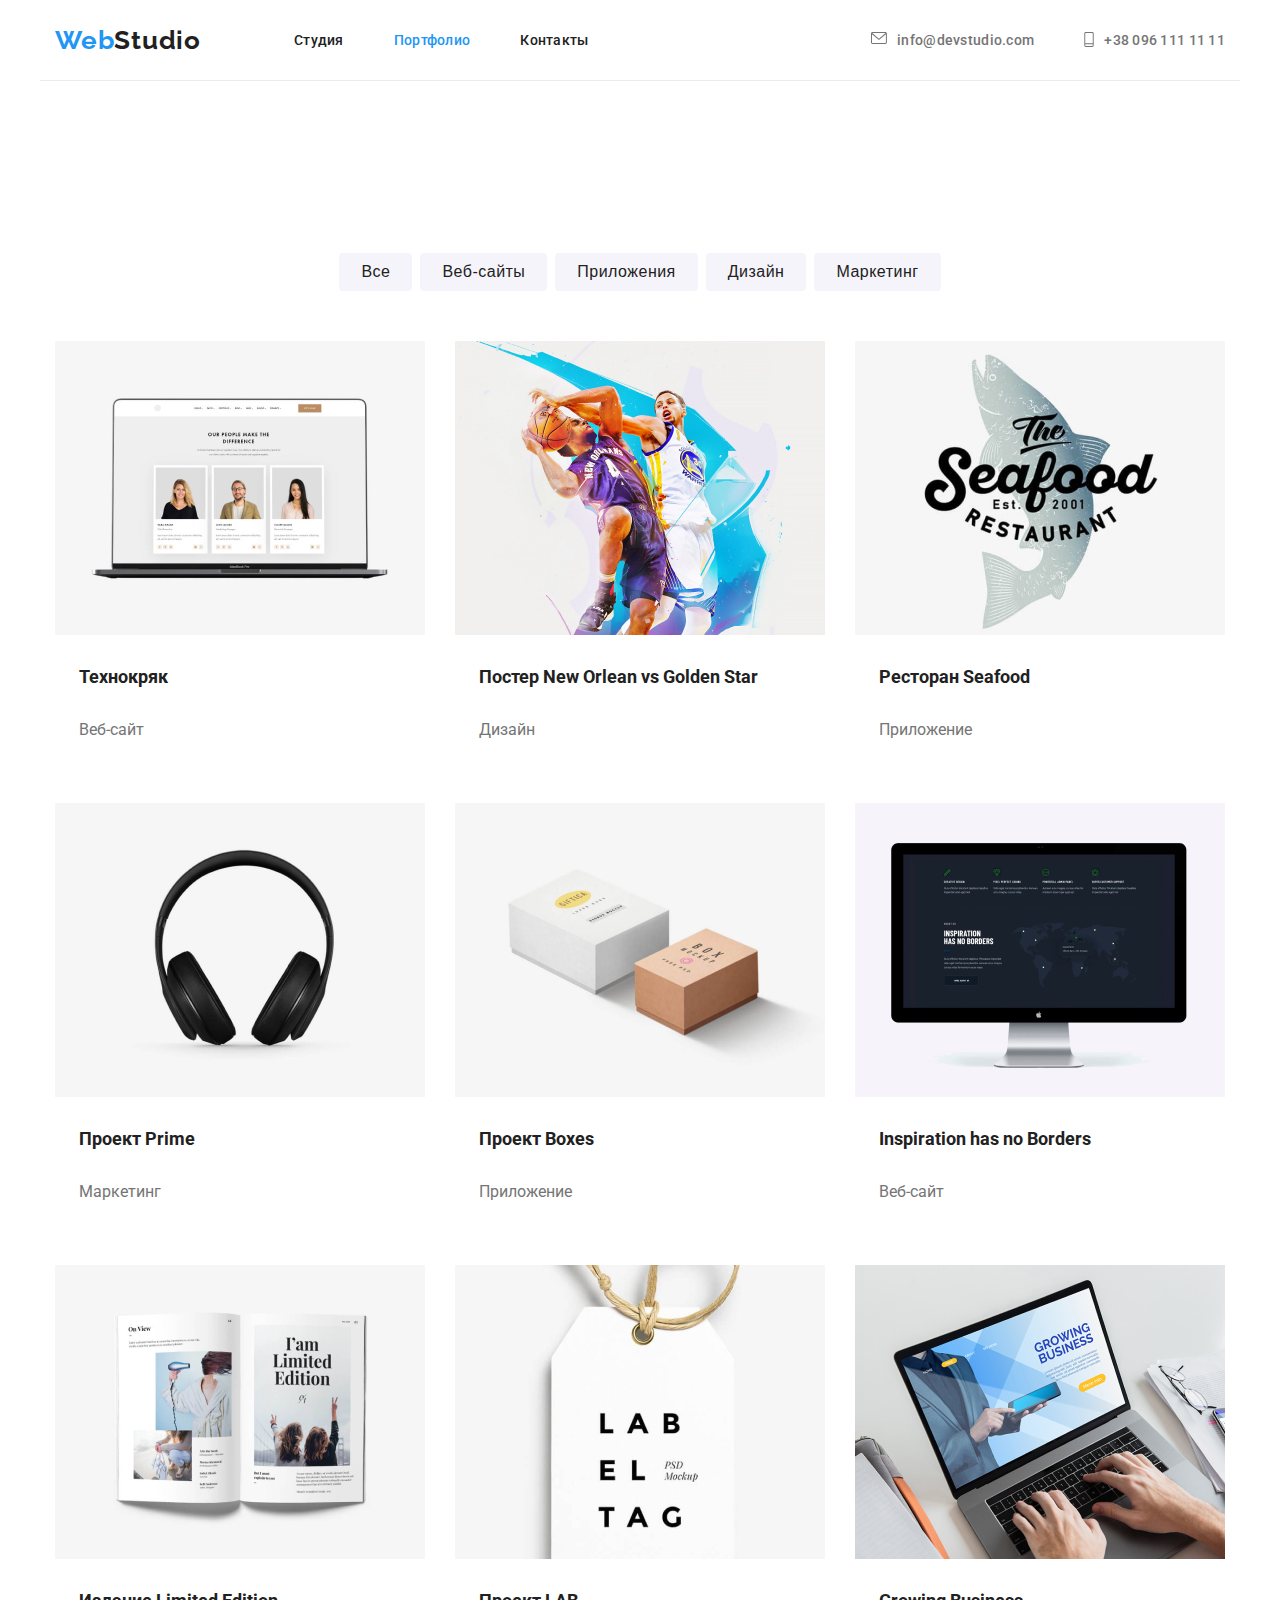
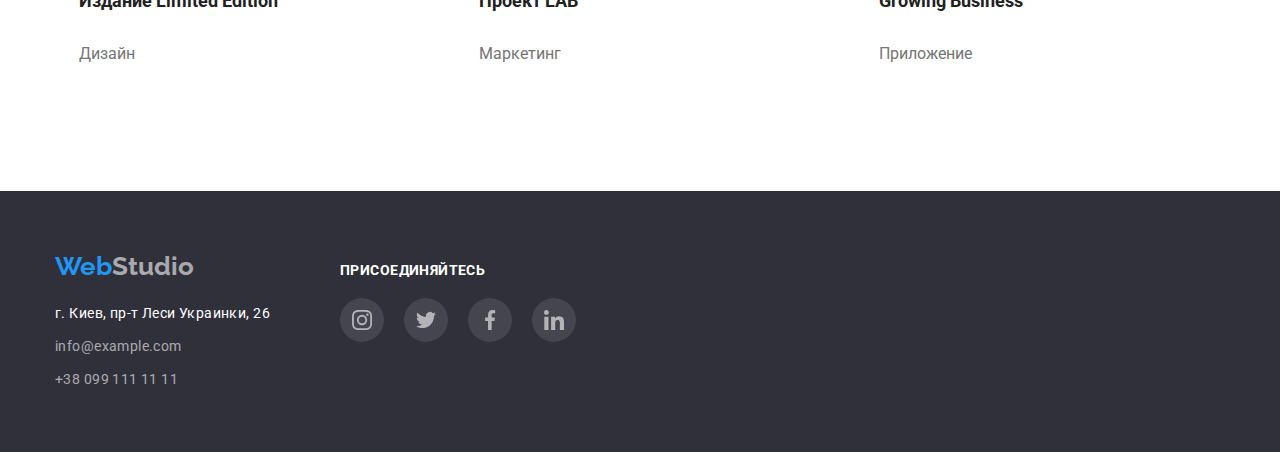
==== potrfolio.html @ 0de8cf01 "initial" ====
<!DOCTYPE html>
<html lang="ru">
  <head>
    <meta charset="UTF-8" />
    <meta name="viewport" content="width=device-width, initial-scale=1.0" />

     <link rel="preconnect" href="https://fonts.gstatic.com">
      <link href="https://fonts.googleapis.com/css2?family=Raleway:wght@700&family=Roboto:wght@400;500;700;900&display=swap" rel="stylesheet">
    <!--подключение стилей-->
     <link rel="stylesheet" href="css/modern-normalize.css" />
     <link rel="stylesheet" href="css/style.css" />

    <title>Potrfolio</title>
  </head>
  
   <body>
    <header>
      <div class="container">
        <a class="logo" href="index.html" lang="en">
          <span class="logo-contrast">Web</span>Studio</a
        >
        <nav>
          <ul class="navigation">
            <li ><a href="index.html">Студия</a></li>
            <li class="active"><a href="potrfolio.html">Портфолио</a></li>
            <li><a href="contacts.html">Контакты</a></li>
          </ul>
        </nav>
        <address>
          <ul>
            <li>
              <a href="mailto:info@devstudio.com"
                ><svg class="mail icon-header">
                  <use href="images/sprite.svg#mail"></use>
                </svg>
                info@devstudio.com</a
              >
            </li>
            <li>
              <a href="tel:+380961111111">
                <svg class="tel icon-header">
                  <use href="images/sprite.svg#tel"></use>
                </svg>
                +38 096 111 11 11</a>
            </li>
          </ul>
        </address>
      </div>
    </header>
    <main class="portfolio">
      <section class="projects">
                <div class="container project">
        <h2>Кнопки</h2>
        <ul class="buttons-list">
          <li>
            <button class="buttons-item" type="button" class="button">Все</button>
          </li>
          <li>
            <button class="buttons-item type="button" class="button">Веб-сайты</button>
          </li>
          <li>
            <button class="buttons-item type="button" class="button">Приложения</button>
          </li>
          <li>
            <button class="buttons-item type="button" class="button">Дизайн</button>
          </li>
          <li>
            <button class="buttons-item type="button" class="button">Маркетинг</button>
          </li>
        </ul>

       <ul class="projects-list">

         <li class="projects-item">
          <a class="projects-content" href="#"> 
          <img style="width: 370px" src="images/tecknohriak.jpg" alt="Веб-сайт Технокряк" />
          <div class="proget-discription">
          <h3>Технокряк</h3>
          <p>Веб-сайт</p>
          </div></a>
        </li>
           
        <li class="projects-item">
         <a class="projects-content" href="#">
         <img style="width: 370px" src="images/neworleans.jpg" alt="Постер New Orlean vs Golden Star" />
         <div class="proget-discription">
         <h3>Постер New Orlean vs Golden Star</h3>
         <p>Дизайн</p>
         </div></a>
        </li>

        <li class="projects-item">
         <a class="projects-content" href="#">              
         <img style="width: 370px" src="images/seafood.jpg" alt="Ресторан Seafood" />
         <div class="proget-discription">
         <h3>Ресторан Seafood</h3>
         <p>Приложение</p> 
        </div></a>
       </li>

        <li class="projects-item">
         <a class="projects-content" href="#">
         <img style="width: 370px" src="images/prime.jpg" alt="Проект Prime"/>
         <div class="proget-discription">
         <h3>Проект Prime</h3>
         <p>Маркетинг</p>
         </div></a>
        </li>

        <li class="projects-item">
         <a class="projects-content" href="#">
         <img style="width: 370px" src="images/boxes.jpg" alt="Проект Boxes"/>
         <div class="proget-discription">
         <h3>Проект Boxes</h3>
         <p>Приложение</p>
         </div></a>
        </li>
            
        <li class="projects-item">
         <a class="projects-content" href="#">
         <img style="width: 370px" src="images/inspration.jpg" alt="Inspiration has no Borders"/>
         <div class="proget-discription">
         <h3>Inspiration has no Borders</h3>
         <p>Веб-сайт</p>
         </div></a>
        </li>

        <li class="projects-item">
         <a class="projects-content" href="#">
         <img style="width: 370px" src="images/limitededition.jpg" alt="Издание Limited Edition"/>
         <div class="proget-discription">
         <h3>Издание Limited Edition</h3>
         <p>Дизайн</p>
         </div></a>
        </li>

        <li class="projects-item">
         <a class="projects-content" href="#">
         <img style="width: 370px" src="images/lab.jpg" alt="Проект LAB"/>
         <div class="proget-discription">
         <h3>Проект LAB</h3>
         <p>Маркетинг</p>
         </div></a>
        </li>

        <li class="projects-item">
         <a class="projects-content" href="#">
         <img style="width: 370px" src="images/growing.jpg" alt="Growing Business"/>
         <div class="proget-discription">
         <h3>Growing Business</h3>
         <p>Приложение</p>
         </div></a>
        </li>

       </ul>
        </div>
      </section>
    </main>

    <footer>
      <div class="container">
 
          <address class="footer-items">
            <div>
            <a class="logo" href="index.html" lang="en">
            <span class="logo-contrast">Web</span>Studio</a>
            <ul>
              <li>г. Киев, пр-т Леси Украинки, 26</li>
              <li>
                <a href="mailto:info@example.com">info@example.com</a>
              </li>
              <li>
                <a href="tel:+380991111111">+38 099 111 11 11</a>
              </li>
            </ul>
            </div>
             <div class="page-footer">
            <h6>присоединяйтесь</h6>
            <ul class="sm">
              <li class="sm-item">
                <a href="https://www.instagram.com/"
                  ><svg class="sm-icon">
                    <use href="./images/sprite.svg#insta" /></svg
                ></a>
              </li>
              <li class="sm-item">
                <a href="https://twitter.com/"
                  ><svg class="sm-icon">
                    <use href="./images/sprite.svg#twiter" /></svg
                ></a>
              </li>
              <li class="sm-item">
                <a href="https://www.facebook.com/"
                  ><svg class="sm-icon">
                    <use href="./images/sprite.svg#fb" /></svg
                ></a>
              </li>
              <li class="sm-item">
                <a href="https://www.linkedin.com/"
                  ><svg class="sm-icon">
                    <use href="./images/sprite.svg#in" /></svg
                ></a>
              </li>
            </ul>
          </address>
        </div>
      </div>
    </footer>
  </body>
</html>
---- css/style.css ----
html {
  box-sizing: border-box;
}
* {
  margin: 0;
  padding: 0;
}

ul {
  list-style-type: none;
  text-decoration: none;
  padding: 0;
  margin: 0;
}

a {
  text-decoration: none;
  text-transform: none;
  font-style: normal;
}

*,
::before,
::after {
  box-sizing: inherit;
}
h1,
h2,
h3,
h4,
h5,
h6,
p {
  margin-top: 0px;
  margin-bottom: 0px;
}

:root {
  --main-background-color: #f9f9f9;
  --minor-background-color: #f3f5fa;
  --footer-background-color: #2f303a;
  --section-background-color: #ffffff;
  --main-button-color: #2196f3;
  --minor-button-color: #f5f4fa;
  --main-text-color: #212121;
  --minor-text-color: #757575;
  --contrast-text-color: #ffffff;
  --selected-text-color: #2196f3;
  --footer-adress-color: rgba(255, 255, 255, 0.6);
  --white: rgb(0, 0, 0);
  --icons-primary-color: #afb1b8;
  --icons-lines-color: #212121;
  --icons-contrast-color: #2196f3;
  --icons-background-color: #f5f4fa;
}

/*font-family: 'Oleo Script', cursive;
font-family: 'Raleway', sans-serif;
font-family: 'Roboto', sans-serif;*/

/*header*/

.container {
  width: 1200px;
  padding-right: 15px;
  padding-left: 15px;
  margin: 0px auto 0px auto;
}

header .container,
footer .container {
  padding-top: 0px;
  padding-bottom: 0px;
}

header .container {
  background-color: var(--section-background-color);

  display: flex;
  align-items: center;
  border-bottom: 1px solid #ececec;
}

header .logo {
  font-family: Raleway;
  font-weight: 700;
  font-size: 26px;
  line-height: 1.192;
  letter-spacing: 0.03em;
  color: var(--main-text-color);
  display: flex;
  margin-right: 93px;
}

header .logo-contrast {
  color: var(--selected-text-color);
  font-family: Raleway;
  font-weight: 700;
  font-size: 26px;
  line-height: 1.192;
  letter-spacing: 0.03em;
}

.navigation {
  display: flex;
}

.navigation li {
  display: flex;
}

.navigation li:not(:last-child) {
  margin-right: 50px;
}

.navigation a {
  font-family: Roboto;
  font-weight: 500;
  font-style: normal;
  font-size: 14px;
  line-height: 1.143;
  letter-spacing: 0.02em;
  color: var(--main-text-color);

  padding-top: 32px;
  padding-bottom: 32px;
}

.navigation a:hover,
.navigation a:focus,
.navigation a:active {
  color: var(--selected-text-color);
}

.navigation .active a {
  color: var(--selected-text-color);
}

header address {
  display: flex;
  margin-left: auto;
  font-family: Roboto, sans-serif;
}

header address ul {
  display: flex;
}

header address li {
  display: flex;
}

header address li:not(:last-child) {
  margin-right: 50px;
}

header address a {
  font-family: Roboto, sans-serif;
  font-weight: 500;
  font-size: 14px;
  line-height: 1.143;
  letter-spacing: 0.02em;
  color: var(--minor-text-color);

  display: flex;
}

header address a:hover,
header address a:focus,
header address a:active {
  color: var(--selected-text-color);
}

.mail {
  width: 16px;
  height: 12px;
  fill: currentColor;
}
.tel {
  width: 10px;
  height: 15px;
  fill: currentColor;
}

.icon-header {
  display: flex;
  align-items: center;
  margin-right: 10px;
}
/*main*/

/*hero*/

.hero {
  font-family: Roboto, sans-serif;
  font-weight: 900;
  letter-spacing: 0.06em;
  color: var(--contrast-text-color);

  background-image: linear-gradient(
      to right,
      rgba(47, 48, 58, 0.4),
      rgba(47, 48, 58, 0.4)
    ),
    url(../images/hero.jpg);

  text-align: center;
}

h1 {
  font-size: 44px;
  line-height: 1.36;
  text-transform: uppercase;
  text-align: center;
  padding-top: 200px;
}

.hero button {
  font-size: 16px;
  line-height: 1.875;
  text-align: center;
  background-color: var(--main-button-color);
  color: var(--contrast-text-color);
  box-shadow: 0px 4px 4px rgba(0, 0, 0, 0.15);
  border-radius: 4px;
  border-color: var(--main-button-color);

  margin-top: 30px;
  width: 200px;
  height: 50px;
  margin-bottom: 200px;
}
/*section advantages*/

.advantages {
  font-family: Roboto;
  letter-spacing: 0.03em;
  box-sizing: content-box;
  padding-top: 94px;
}

.advantages .container {
  padding-bottom: 0;
}

.advantages ul {
  display: flex;
  justify-content: center;
}

.advantages li:not(:last-child) {
  margin-right: 30px;
}
.advantages h2 {
  color: var(--section-background-color);
}

.advantages h3 {
  font-family: Roboto;
  font-size: 14px;
  font-weight: 700;
  font-style: normal;
  letter-spacing: 0.03em;
  line-height: 1.17;
  text-transform: uppercase;
  color: var(--main-text-color);
  margin-bottom: 10px;
}

.advantages p {
  font-family: Roboto;
  font-weight: 400;
  font-style: normal;
  letter-spacing: 0.03em;
  font-size: 14px;
  line-height: 1.71;
  color: var(--minor-text-color);
  width: 270px;
}

.icon {
  width: 70px;
  height: 70px;
}
.advantages-image {
  display: flex;
  justify-content: center;
  align-items: center;
  height: 120px;

  background-color: var(--minor-button-color);
  border-radius: 4px;
  margin-bottom: 30px;
  margin-right: 30px;
}

/*section services*/

.services {
  font-family: Roboto, sans-serif;
  letter-spacing: 0 03em;

  padding-top: 14px;
}

.services ul {
  display: flex;
  justify-content: center;
}

.services li:not(:last-child) {
  display: flex;
  margin-right: 30px;
  margin-bottom: 94px;
}

h4 {
  font-weight: 700;
  font-size: 36px;
  line-height: 1.17;
  text-align: center;
  color: var(--main-text-color);
  margin-bottom: 50px;
  padding-top: 94px;
  font-family: Roboto, sans-serif;
  letter-spacing: 0.03em;
}

/*section team*/

.team {
  font-family: Roboto, sans-serif;
  letter-spacing: 0.03em;
  background-color: var(--minor-background-color);
}

.team ul {
  display: flex;
  justify-content: center;
  padding-bottom: 30px;
}

.team-item {
  margin-right: 30px;
  background-color: var(--section-background-color);
  box-shadow: 0px 1px 3px rgba(0, 0, 0, 0.12), 0px 1px 1px rgba(0, 0, 0, 0.14),
    0px 2px 1px rgba(0, 0, 0, 0.2);
  border-radius: 0px 0px 4px 4px;
}

.team-item:last-child {
  margin-right: 0;
}

.team h5 {
  font-weight: 500;
  font-size: 16px;
  line-height: 1.188;
  text-align: center;
  color: var(--main-text-color);
  padding-top: 30px;
  padding-bottom: 10px;
}

.team p {
  font-weight: 400;
  font-size: 16px;
  line-height: 1.188;
  text-align: center;
  color: var(--minor-text-color);
  padding-bottom: 30px;
}

.sm {
  display: flex;
}

.sm a:hover,
.sm a:focus,
.sm a:active {
  background-color: var(--icons-contrast-color);
}

.sm-item:last-child {
  margin-right: 0;
}

.sm-item a {
  display: flex;
  height: 44px;
  width: 44px;
  align-items: center;
  border-radius: 50%;
  margin-right: 10px;
  color: var(--icons-primary-color);
}

.sm-item a:hover,
.sm-item a:focus,
.sm-item a:active {
  color: var(--main-background-color);
}

.sm-icon {
  height: 20px;
  width: 20px;
  margin-left: auto;
  margin-right: auto;
  fill: currentColor;
}

footer .sm-item a {
  height: 44px;
  width: 44px;
  background-color: rgba(255, 255, 255, 0.1);
  background-size: 20px;
  background-repeat: no-repeat;
  background-position: center;
  border-radius: 50%;
}

footer .sm-item:not(:last-child) {
  margin-right: 10px;
}

footer .sm {
  display: flex;
}

/*.sm {
  display: flex;
}

.sm-item:hover,
.sm-item:focus,
.sm-item:active {
  background-color: var(--icons-contrast-color);
}

.sm .team .sm {
  padding-left: 32px;
  padding-right: 32px;
  padding-bottom: 24px;
}

.sm-item {
  display: flex;
  width: 44px;
  height: 244px0px;
  fill: var(--icons-primary-color);
  align-items: center;
  border-radius: 50%;
  margin-right: 10px;
}

.sm-icon:last-child {
  margin-right: 0;
}

footer .sm-item {
  background-color: rgba(255, 255, 255, 0.1);
  fill: var(--section-background-color);
  width: 44px;
  height: 44px;
  border-radius: 50%;
  padding: 12px;
}

.sm-item:hover,
.sm-item:focus,
.sm-item:active {
  background-color: var(--icons-contrast-color);
  fill: var(--section-background-color);
  width: 44px;
  height: 44px;
  border-radius: 50%;
  padding: 12px;
}
.sm-icon {
  height: 20px;
  width: 20px;
  margin-right: auto;
  margin-left: auto;
}

.sm a {
  display: flex;
  justify-content: center;
  align-items: center;
  border-radius: 50%;
  width: 44px;
  height: 44px;
}
*/

/*clients-section*/

.clients {
  display: flex;
  justify-content: space-between;
  align-items: baseline;
  padding-bottom: 94px;
}

.clients-item a {
  display: flex;
  align-items: center;
  justify-content: center;
  width: 170px;
  height: 90px;
  border: 1px solid var(--icons-primary-color);
  border-radius: 4px;
}

.clients-item {
  margin-right: 30px;
  fill: var(--icons-primary-color);
}

.clients-item:last-child {
  margin-right: 0;
}

.clients-link:hover,
.clients-link:focus {
  fill: var(--icons-contrast-color);
  border-color: var(--icons-contrast-color);
}

/*footer*/

footer {
  background-color: var(--footer-background-color);
}
.footer-items {
  align-items: baseline;
  padding-top: 60px;
}

.page-footer {
  align-items: baseline;
  margin-left: 70px;
}

footer .logo {
  font-family: Raleway;
  font-weight: 700;
  font-style: normal;
  font-size: 26px;
  line-height: 1.192;
  letter-spacing: 0, 03em;
  color: var(--contrast-text-color);
}

footer .logo-contrast {
  color: var(--selected-text-color);
}

.footer-items {
  display: flex;
}
.footer-items ul {
  align-items: baseline;
  font-family: Roboto, sans-serif;
  font-weight: 400;
  font-size: 14px;
  line-height: 1.714;
  font-style: normal;
  letter-spacing: 0.03em;
  color: var(--contrast-text-color);

  margin-top: 20px;
  padding-bottom: 60px;
}
.footer-items li:not(:last-child) {
  margin-bottom: 9px;
}
.footer-items a {
  color: var(--footer-adress-color);
}

h6 {
  font-family: Roboto, sans-serif;
  font-weight: 700;
  font-size: 14px;
  line-height: 1.172;
  font-style: normal;
  letter-spacing: 0.03em;
  text-transform: uppercase;

  color: var(--contrast-text-color);
  margin-bottom: 20px;
}

/*portfolio*/

/*buttons*/

.portfolio {
  font-family: Roboto, sans-serif;
}

.buttons-list {
  display: flex;
  margin-top: 94px;
  justify-content: center;
  padding-bottom: 50px;
}

.buttons-list li {
  margin-right: 8px;
}

.buttons-list li:last-child {
  margin-right: 0;
}

.buttons-item {
  margin: 0;
  padding: 6px 22px;
  height: 38px;
  letter-spacing: 0.03em;
  line-height: 1.625;
  font-size: 16px;
  font-weight: 500;
  text-align: center;

  border-radius: 4px;
  border: 0;
  color: var(--main-text-color);
  background-color: var(--minor-button-color);
  font-style: Roboto;
  font-size: 16px;
  line-height: 1.63;
  font-style: normal;
  letter-spacing: 0.03em;
}

.buttons-item:hover,
.buttons-item:focus,
.buttons-item:active {
  color: var(--contrast-text-color);
  background-color: var(--main-button-color);
}

/*projects*/

.project {
  padding-top: 50px;
  padding-bottom: 94px;
}
.portfolio {
  padding-left: 15px;
  padding-right: 15px;
  margin-left: auto;
  margin-right: auto;
}

.portfolio .buttons {
  display: flex;
  justify-content: center;
}

.portfolio .buttons .item {
  margin: 0;
  padding: 6px 22px;
  letter-spacing: 0 03em;
  line-height: 1.62;
  box-shadow: 0px 2px 2px rgba(0, 0, 0, 0.12);
  text-shadow: 0px 4px 4px rgba(0, 0, 0, 0.25);
  border-radius: 4px;
  border: 0;
}

.portfolio .buttons .item:hover,
.portfolio .buttons .item:focus,
.portfolio .buttons .item:active {
  color: var(--contrast-text-color);
  background-color: var(--main-button-color);
}
.projects-list {
  display: flex;
  flex-wrap: wrap;
}
.projects-item {
  width: calc((100% - 60px) / 3);

  background-color: var(--section-background-color);

  list-style-type: none;
}

.projects-content {
  display: block;
  background-color: var(--section-background-color);
  border: 1px solid #eeeeee, 100%;
}

.projects-content:hover,
.projects-content:focus {
  background-color: var(--section-background-color);
  box-shadow: 0px 1px 1px rgba(0, 0, 0, 0.12), 0px 4px 4px rgba(0, 0, 0, 0.06),
    1px 4px 6px rgba(0, 0, 0, 0.16);
  border: 1px solid #eeeeee;
}

.projects-item:not(:nth-child(3n)) {
  margin-right: 30px;
}

.projects-item:not(:nth-last-child(-n + 3)) {
  margin-bottom: 30px;
}
.projects-item img {
  display: block;
}
.proget-discription {
  padding-top: 24px;
  padding-right: 20px;
  padding-bottom: 24px;
  padding-left: 24px;
}

h2 {
  visibility: hidden;
}

.projects h3 {
  font-weight: 700;
  font-size: 18px;
  line-height: 2;
  letter-spacing: 0 06em;
  color: var(--main-text-color);
}

.projects p {
  font-weight: 400;
  font-size: 16px;
  line-height: 1.875;
  letter-spacing: 0 03em;
  color: var(--minor-text-color);
  margin-top: 20px;
  margin-bottom: 4px;
}
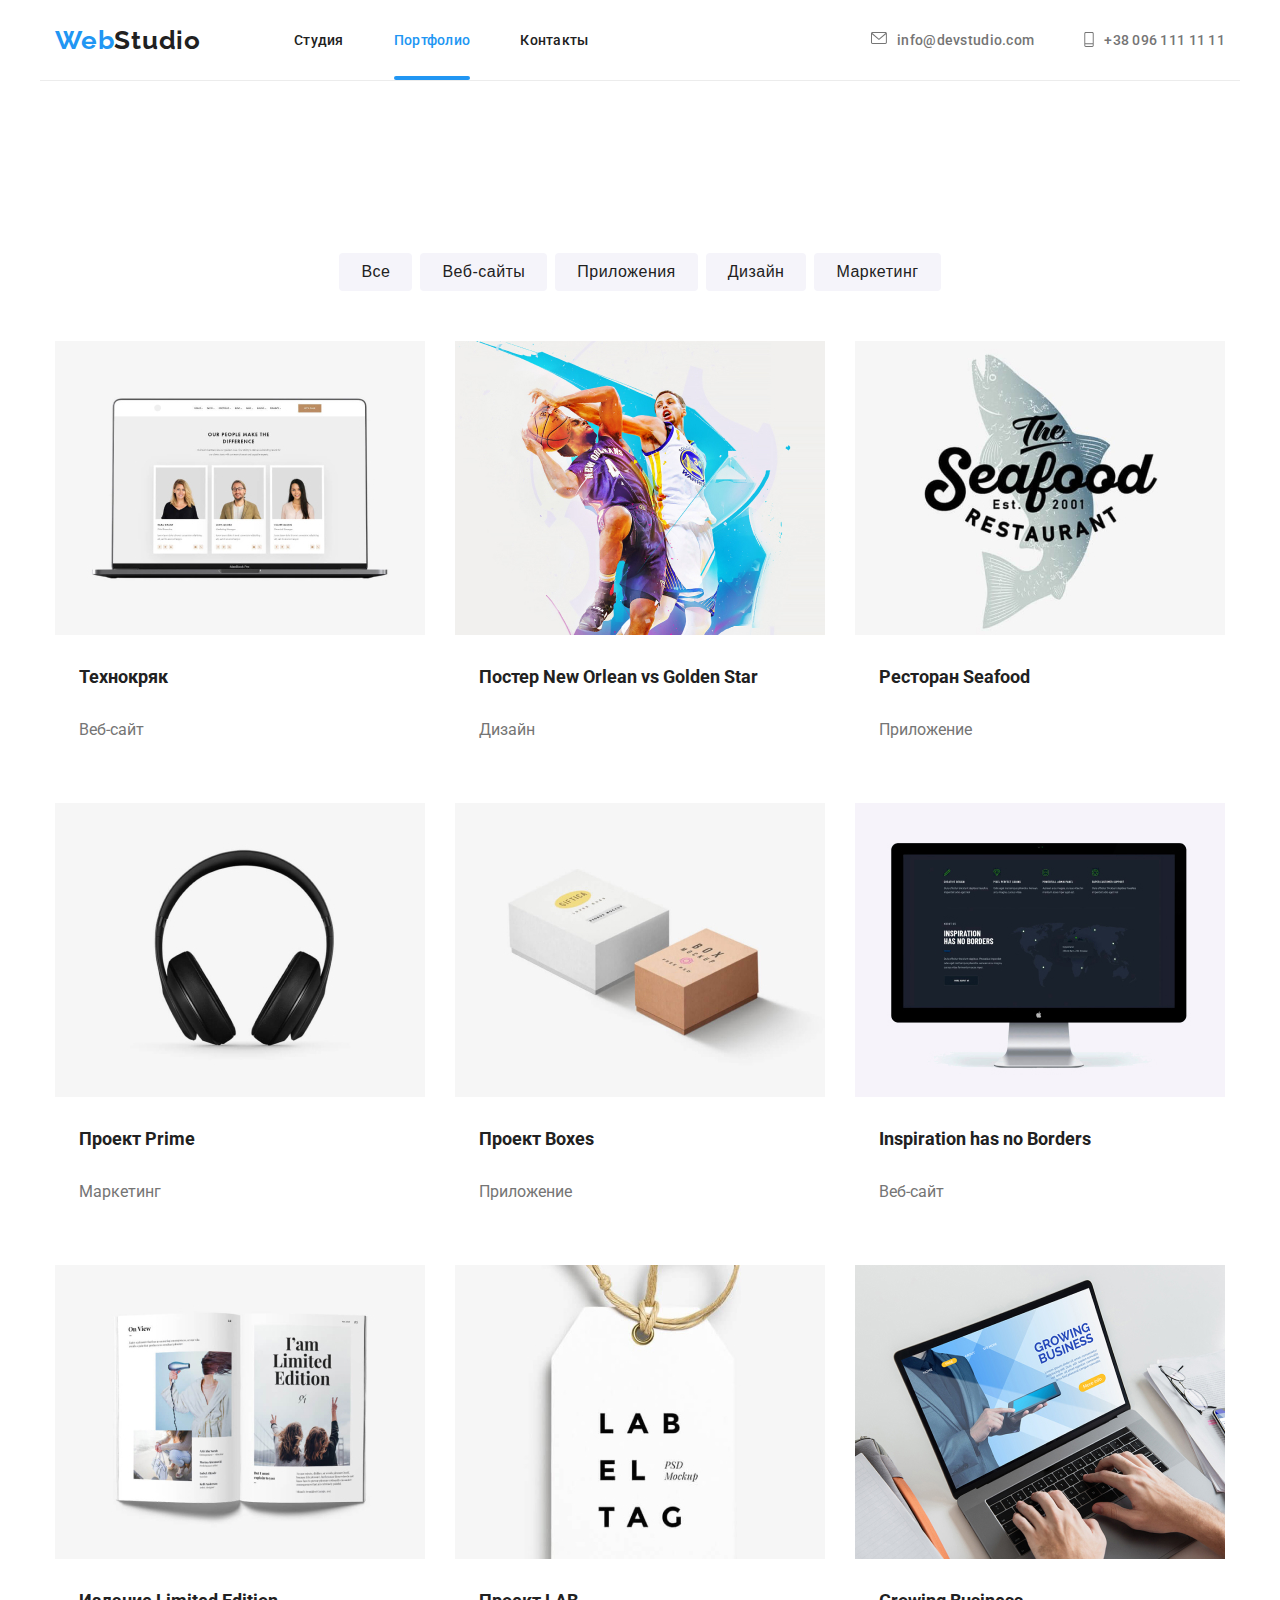
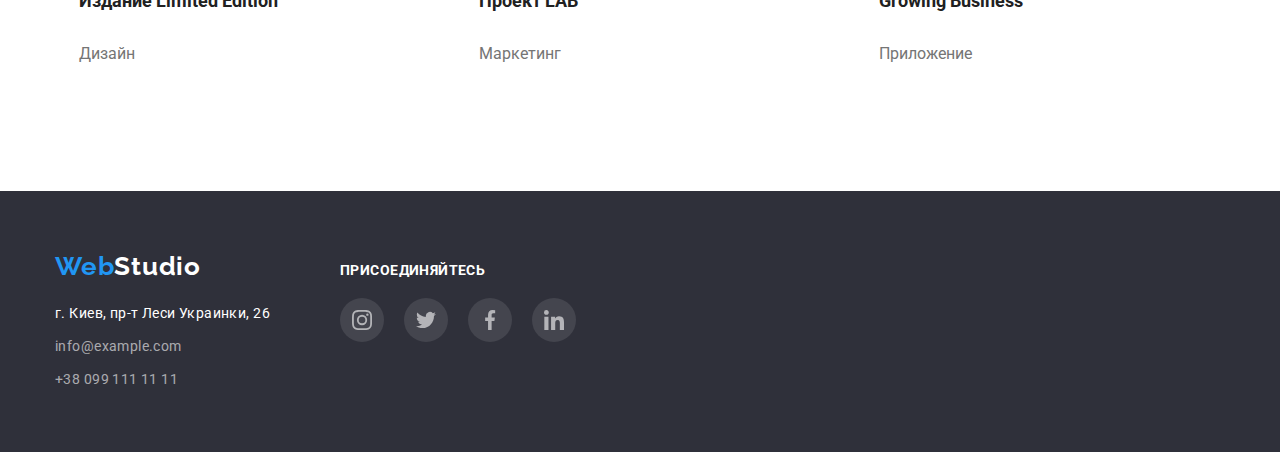
==== commit 889f4952: "hw" ====
--- a/potrfolio.html
+++ b/potrfolio.html
@@ -22,7 +22,7 @@
         <nav>
           <ul class="navigation">
             <li ><a href="index.html">Студия</a></li>
-            <li class="active"><a href="potrfolio.html">Портфолио</a></li>
+            <li class="active"><a class="current-link" href="potrfolio.html">Портфолио</a></li>
             <li><a href="contacts.html">Контакты</a></li>
           </ul>
         </nav>
--- a/css/style.css
+++ b/css/style.css
@@ -124,6 +124,9 @@
 
   padding-top: 32px;
   padding-bottom: 32px;
+
+  transition: color 250ms cubic-bezier(0.4, 0, 0.2, 1),
+    color 250ms cubic-bezier(0.4, 0, 0.2, 1);
 }
 
 .navigation a:hover,
@@ -132,8 +135,22 @@
   color: var(--selected-text-color);
 }
 
-.navigation .active a {
+.navigation .active .current-link {
   color: var(--selected-text-color);
+  position: relative;
+  display: block;
+}
+
+.navigation .active .current-link::after {
+  content: "";
+  position: absolute;
+  bottom: 0;
+  left: 0;
+
+  height: 4px;
+  width: 100%;
+  background-color: var(--selected-text-color);
+  border-radius: 4px;
 }
 
 header address {
@@ -161,6 +178,9 @@
   line-height: 1.143;
   letter-spacing: 0.02em;
   color: var(--minor-text-color);
+
+  transition: color 250ms cubic-bezier(0.4, 0, 0.2, 1),
+    color 250ms cubic-bezier(0.4, 0, 0.2, 1);
 
   display: flex;
 }
@@ -298,18 +318,37 @@
 
 .services {
   font-family: Roboto, sans-serif;
-  letter-spacing: 0 03em;
+  letter-spacing: 0.03em;
 
   padding-top: 14px;
 }
 
-.services ul {
+.services-list {
   display: flex;
   justify-content: center;
-}
-
-.services li:not(:last-child) {
-  display: flex;
+  position: relative;
+}
+
+.services-description {
+  position: absolute;
+
+  font-size: 14px;
+  line-height: 1.14;
+  text-transform: uppercase;
+  text-align: center;
+  padding-top: 200px;
+
+  font-family: Roboto, sans-serif;
+  font-weight: 700;
+  letter-spacing: 0.03em;
+  bottom: 25%;
+
+  color: var(--contrast-text-color);
+  background-color: rgba(47, 48, 58, 0.8);
+  padding: 27px 0px 27px 0px;
+  width: 370px;
+}
+.services-item:not(:last-child) {
   margin-right: 30px;
   margin-bottom: 94px;
 }
@@ -375,6 +414,11 @@
   display: flex;
 }
 
+.sm a {
+  transition: background-color 250ms cubic-bezier(0.4, 0, 0.2, 1),
+    background-color 250ms cubic-bezier(0.4, 0, 0.2, 1);
+}
+
 .sm a:hover,
 .sm a:focus,
 .sm a:active {
@@ -393,6 +437,9 @@
   border-radius: 50%;
   margin-right: 10px;
   color: var(--icons-primary-color);
+
+  transition: color 250ms cubic-bezier(0.4, 0, 0.2, 1),
+    color 250ms cubic-bezier(0.4, 0, 0.2, 1);
 }
 
 .sm-item a:hover,
@@ -521,6 +568,11 @@
   margin-right: 0;
 }
 
+.currents-link {
+  transition: fill 250ms cubic-bezier(0.4, 0, 0.2, 1),
+    border-color 250ms cubic-bezier(0.4, 0, 0.2, 1);
+}
+
 .clients-link:hover,
 .clients-link:focus {
   fill: var(--icons-contrast-color);
@@ -535,6 +587,10 @@
 .footer-items {
   align-items: baseline;
   padding-top: 60px;
+}
+
+.footer-items a {
+  color: var(--footer-adress-color);
 }
 
 .page-footer {
@@ -548,7 +604,7 @@
   font-style: normal;
   font-size: 26px;
   line-height: 1.192;
-  letter-spacing: 0, 03em;
+  letter-spacing: 0.03em;
   color: var(--contrast-text-color);
 }
 
@@ -574,9 +630,6 @@
 }
 .footer-items li:not(:last-child) {
   margin-bottom: 9px;
-}
-.footer-items a {
-  color: var(--footer-adress-color);
 }
 
 h6 {
@@ -634,6 +687,9 @@
   line-height: 1.63;
   font-style: normal;
   letter-spacing: 0.03em;
+
+  transition: color 250ms cubic-bezier(0.4, 0, 0.2, 1),
+    background-color 250ms cubic-bezier(0.4, 0, 0.2, 1);
 }
 
 .buttons-item:hover,
@@ -670,6 +726,8 @@
   text-shadow: 0px 4px 4px rgba(0, 0, 0, 0.25);
   border-radius: 4px;
   border: 0;
+  transition: color 250ms cubic-bezier(0.4, 0, 0.2, 1),
+    background-color 250ms cubic-bezier(0.4, 0, 0.2, 1);
 }
 
 .portfolio .buttons .item:hover,
@@ -694,6 +752,9 @@
   display: block;
   background-color: var(--section-background-color);
   border: 1px solid #eeeeee, 100%;
+
+  transition: background-color 250ms cubic-bezier(0.4, 0, 0.2, 1),
+    box-shadow 250ms cubic-bezier(0.4, 0, 0.2, 1);
 }
 
 .projects-content:hover,
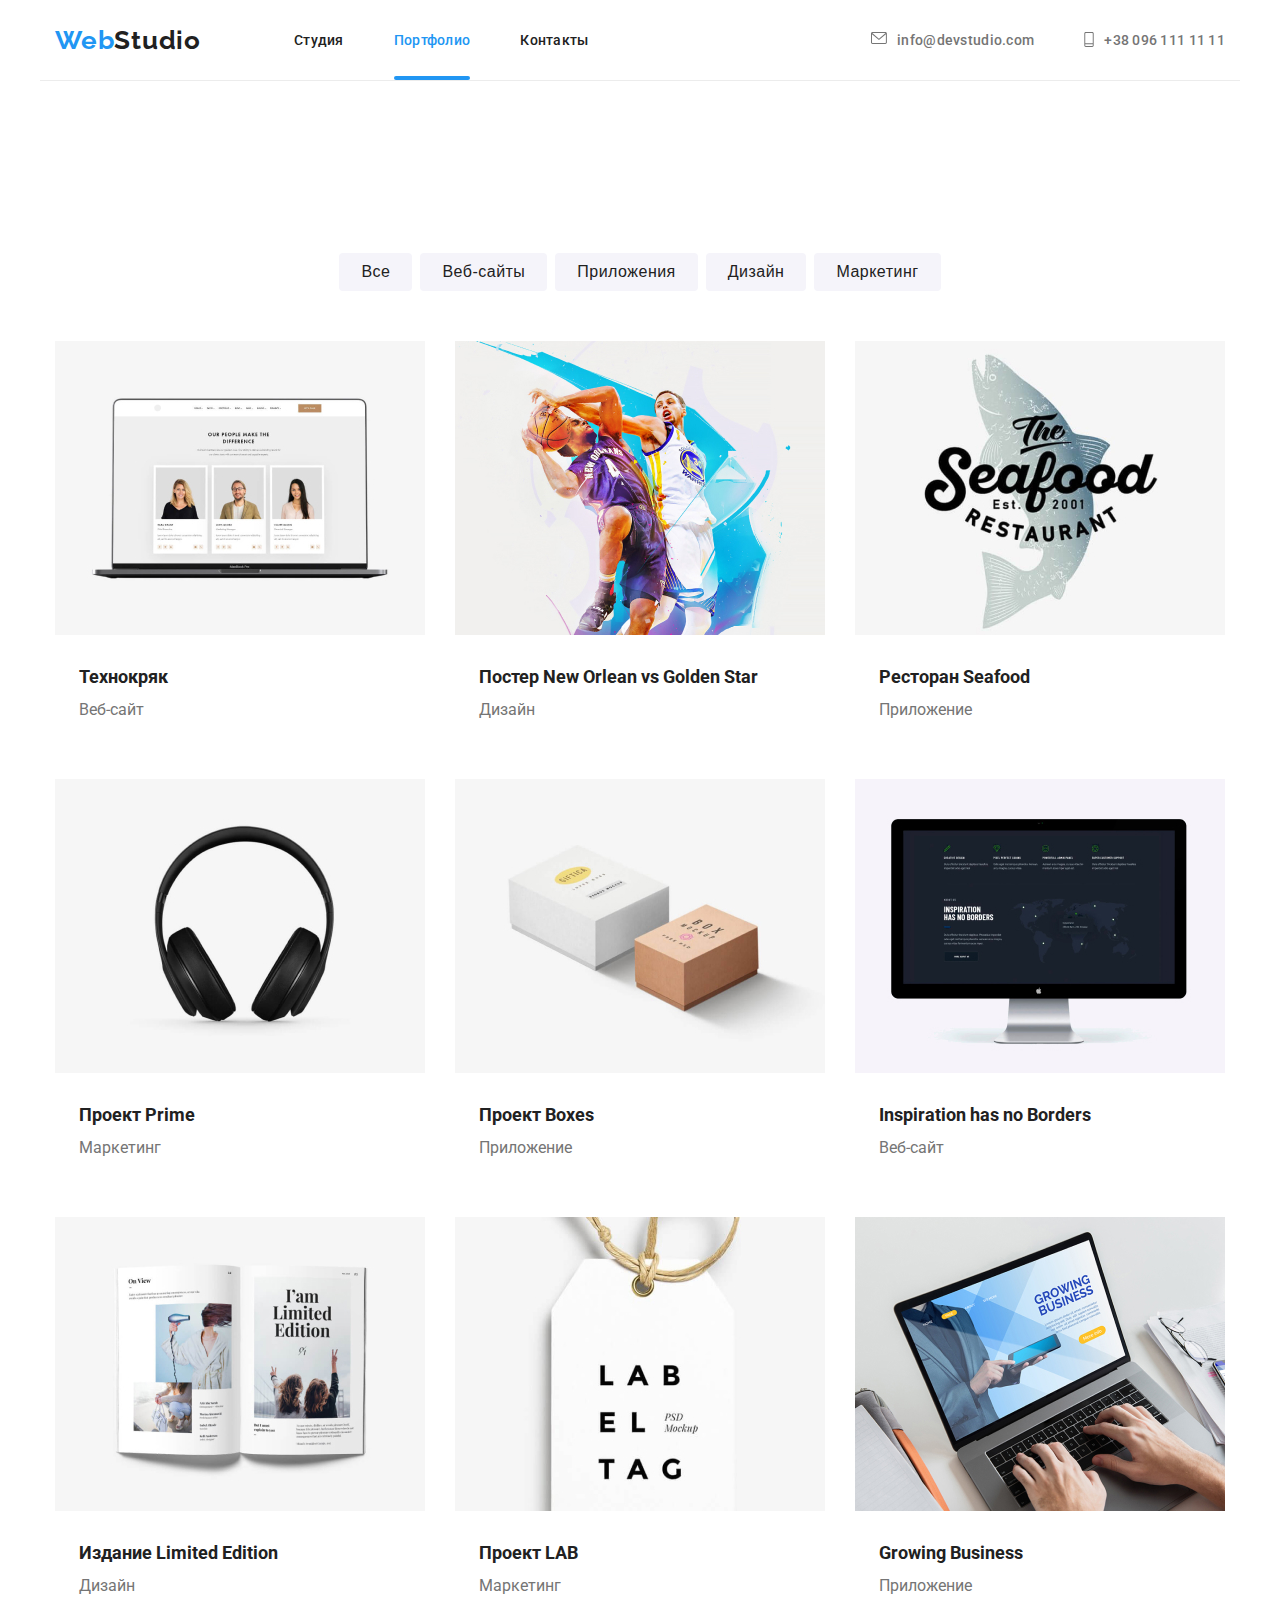
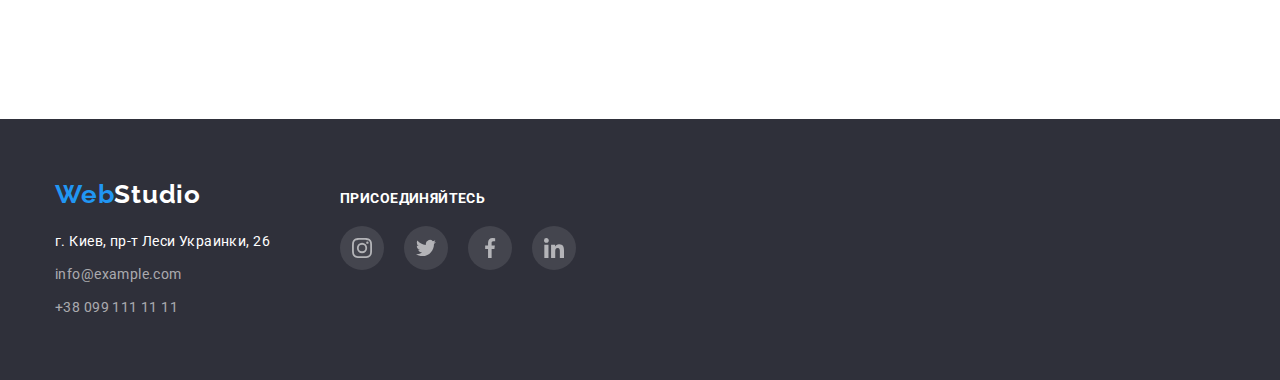
==== commit b0a0613d: "5 hw" ====
--- a/potrfolio.html
+++ b/potrfolio.html
@@ -4,16 +4,19 @@
     <meta charset="UTF-8" />
     <meta name="viewport" content="width=device-width, initial-scale=1.0" />
 
-     <link rel="preconnect" href="https://fonts.gstatic.com">
-      <link href="https://fonts.googleapis.com/css2?family=Raleway:wght@700&family=Roboto:wght@400;500;700;900&display=swap" rel="stylesheet">
+    <link rel="preconnect" href="https://fonts.gstatic.com" />
+    <link
+      href="https://fonts.googleapis.com/css2?family=Raleway:wght@700&family=Roboto:wght@400;500;700;900&display=swap"
+      rel="stylesheet"
+    />
     <!--подключение стилей-->
-     <link rel="stylesheet" href="css/modern-normalize.css" />
-     <link rel="stylesheet" href="css/style.css" />
+    <link rel="stylesheet" href="css/modern-normalize.css" />
+    <link rel="stylesheet" href="css/style.css" />
 
     <title>Potrfolio</title>
   </head>
-  
-   <body>
+
+  <body>
     <header>
       <div class="container">
         <a class="logo" href="index.html" lang="en">
@@ -21,8 +24,10 @@
         >
         <nav>
           <ul class="navigation">
-            <li ><a href="index.html">Студия</a></li>
-            <li class="active"><a class="current-link" href="potrfolio.html">Портфолио</a></li>
+            <li><a href="index.html">Студия</a></li>
+            <li class="active">
+              <a class="current-link" href="potrfolio.html">Портфолио</a>
+            </li>
             <li><a href="contacts.html">Контакты</a></li>
           </ul>
         </nav>
@@ -41,7 +46,8 @@
                 <svg class="tel icon-header">
                   <use href="images/sprite.svg#tel"></use>
                 </svg>
-                +38 096 111 11 11</a>
+                +38 096 111 11 11</a
+              >
             </li>
           </ul>
         </address>
@@ -49,121 +55,181 @@
     </header>
     <main class="portfolio">
       <section class="projects">
-                <div class="container project">
-        <h2>Кнопки</h2>
-        <ul class="buttons-list">
-          <li>
-            <button class="buttons-item" type="button" class="button">Все</button>
-          </li>
-          <li>
-            <button class="buttons-item type="button" class="button">Веб-сайты</button>
-          </li>
-          <li>
-            <button class="buttons-item type="button" class="button">Приложения</button>
-          </li>
-          <li>
-            <button class="buttons-item type="button" class="button">Дизайн</button>
-          </li>
-          <li>
-            <button class="buttons-item type="button" class="button">Маркетинг</button>
-          </li>
-        </ul>
-
-       <ul class="projects-list">
-
-         <li class="projects-item">
-          <a class="projects-content" href="#"> 
-          <img style="width: 370px" src="images/tecknohriak.jpg" alt="Веб-сайт Технокряк" />
-          <div class="proget-discription">
-          <h3>Технокряк</h3>
-          <p>Веб-сайт</p>
-          </div></a>
-        </li>
-           
-        <li class="projects-item">
-         <a class="projects-content" href="#">
-         <img style="width: 370px" src="images/neworleans.jpg" alt="Постер New Orlean vs Golden Star" />
-         <div class="proget-discription">
-         <h3>Постер New Orlean vs Golden Star</h3>
-         <p>Дизайн</p>
-         </div></a>
-        </li>
-
-        <li class="projects-item">
-         <a class="projects-content" href="#">              
-         <img style="width: 370px" src="images/seafood.jpg" alt="Ресторан Seafood" />
-         <div class="proget-discription">
-         <h3>Ресторан Seafood</h3>
-         <p>Приложение</p> 
-        </div></a>
-       </li>
-
-        <li class="projects-item">
-         <a class="projects-content" href="#">
-         <img style="width: 370px" src="images/prime.jpg" alt="Проект Prime"/>
-         <div class="proget-discription">
-         <h3>Проект Prime</h3>
-         <p>Маркетинг</p>
-         </div></a>
-        </li>
-
-        <li class="projects-item">
-         <a class="projects-content" href="#">
-         <img style="width: 370px" src="images/boxes.jpg" alt="Проект Boxes"/>
-         <div class="proget-discription">
-         <h3>Проект Boxes</h3>
-         <p>Приложение</p>
-         </div></a>
-        </li>
-            
-        <li class="projects-item">
-         <a class="projects-content" href="#">
-         <img style="width: 370px" src="images/inspration.jpg" alt="Inspiration has no Borders"/>
-         <div class="proget-discription">
-         <h3>Inspiration has no Borders</h3>
-         <p>Веб-сайт</p>
-         </div></a>
-        </li>
-
-        <li class="projects-item">
-         <a class="projects-content" href="#">
-         <img style="width: 370px" src="images/limitededition.jpg" alt="Издание Limited Edition"/>
-         <div class="proget-discription">
-         <h3>Издание Limited Edition</h3>
-         <p>Дизайн</p>
-         </div></a>
-        </li>
-
-        <li class="projects-item">
-         <a class="projects-content" href="#">
-         <img style="width: 370px" src="images/lab.jpg" alt="Проект LAB"/>
-         <div class="proget-discription">
-         <h3>Проект LAB</h3>
-         <p>Маркетинг</p>
-         </div></a>
-        </li>
-
-        <li class="projects-item">
-         <a class="projects-content" href="#">
-         <img style="width: 370px" src="images/growing.jpg" alt="Growing Business"/>
-         <div class="proget-discription">
-         <h3>Growing Business</h3>
-         <p>Приложение</p>
-         </div></a>
-        </li>
-
-       </ul>
+        <div class="container project">
+          <h2>Кнопки</h2>
+          <ul class="buttons-list">
+            <li>
+              <button class="buttons-item button" type="button">Все</button>
+            </li>
+            <li>
+              <button class="buttons-item button" type="button">
+                Веб-сайты
+              </button>
+            </li>
+            <li>
+              <button class="buttons-item button" type="button">
+                Приложения
+              </button>
+            </li>
+            <li>
+              <button class="buttons-item button" type="button">Дизайн</button>
+            </li>
+            <li>
+              <button class="buttons-item button" type="button">
+                Маркетинг
+              </button>
+            </li>
+          </ul>
+
+          <ul class="projects-list">
+            <li class="projects-item">
+              <a class="projects-content" href="#">
+                <div class="projects-image">
+                  <img
+                    src="images/tecknohriak.jpg"
+                    style="width: 370px"
+                    alt="Веб-сайт Технокряк"
+                  />
+                  <div class="outline">
+                    <p>
+                      Технокряк это современная площадка распространения
+                      коронавируса. Компании используют эту платформу для
+                      цифрового шпионажа и атак на защищённые сервера
+                      конкурентов.
+                    </p>
+                  </div>
+                </div>
+
+                <div class="projects-discription">
+                  <h3>Технокряк</h3>
+                  <p>Веб-сайт</p>
+                </div></a
+              >
+            </li>
+
+            <li class="projects-item">
+              <a class="projects-content" href="#">
+                <img
+                  style="width: 370px"
+                  src="images/neworleans.jpg"
+                  alt="Постер New Orlean vs Golden Star"
+                />
+                <div class="projects-discription">
+                  <h3>Постер New Orlean vs Golden Star</h3>
+                  <p>Дизайн</p>
+                </div></a
+              >
+            </li>
+
+            <li class="projects-item">
+              <a class="projects-content" href="#">
+                <img
+                  style="width: 370px"
+                  src="images/seafood.jpg"
+                  alt="Ресторан Seafood"
+                />
+                <div class="projects-discription">
+                  <h3>Ресторан Seafood</h3>
+                  <p>Приложение</p>
+                </div></a
+              >
+            </li>
+
+            <li class="projects-item">
+              <a class="projects-content" href="#">
+                <img
+                  style="width: 370px"
+                  src="images/prime.jpg"
+                  alt="Проект Prime"
+                />
+                <div class="projects-discription">
+                  <h3>Проект Prime</h3>
+                  <p>Маркетинг</p>
+                </div></a
+              >
+            </li>
+
+            <li class="projects-item">
+              <a class="projects-content" href="#">
+                <img
+                  style="width: 370px"
+                  src="images/boxes.jpg"
+                  alt="Проект Boxes"
+                />
+                <div class="projects-discription">
+                  <h3>Проект Boxes</h3>
+                  <p>Приложение</p>
+                </div></a
+              >
+            </li>
+
+            <li class="projects-item">
+              <a class="projects-content" href="#">
+                <img
+                  style="width: 370px"
+                  src="images/inspration.jpg"
+                  alt="Inspiration has no Borders"
+                />
+                <div class="projects-discription">
+                  <h3>Inspiration has no Borders</h3>
+                  <p>Веб-сайт</p>
+                </div></a
+              >
+            </li>
+
+            <li class="projects-item">
+              <a class="projects-content" href="#">
+                <img
+                  style="width: 370px"
+                  src="images/limitededition.jpg"
+                  alt="Издание Limited Edition"
+                />
+                <div class="projects-discription">
+                  <h3>Издание Limited Edition</h3>
+                  <p>Дизайн</p>
+                </div></a
+              >
+            </li>
+
+            <li class="projects-item">
+              <a class="projects-content" href="#">
+                <img
+                  style="width: 370px"
+                  src="images/lab.jpg"
+                  alt="Проект LAB"
+                />
+                <div class="projects-discription">
+                  <h3>Проект LAB</h3>
+                  <p>Маркетинг</p>
+                </div></a
+              >
+            </li>
+
+            <li class="projects-item">
+              <a class="projects-content" href="#">
+                <img
+                  style="width: 370px"
+                  src="images/growing.jpg"
+                  alt="Growing Business"
+                />
+                <div class="projects-discription">
+                  <h3>Growing Business</h3>
+                  <p>Приложение</p>
+                </div></a
+              >
+            </li>
+          </ul>
         </div>
       </section>
     </main>
 
     <footer>
       <div class="container">
- 
-          <address class="footer-items">
-            <div>
+        <div class="footer-items">
+          <div>
             <a class="logo" href="index.html" lang="en">
-            <span class="logo-contrast">Web</span>Studio</a>
+              <span class="logo-contrast">Web</span>Studio</a
+            >
             <ul>
               <li>г. Киев, пр-т Леси Украинки, 26</li>
               <li>
@@ -173,8 +239,8 @@
                 <a href="tel:+380991111111">+38 099 111 11 11</a>
               </li>
             </ul>
-            </div>
-             <div class="page-footer">
+          </div>
+          <div class="page-footer">
             <h6>присоединяйтесь</h6>
             <ul class="sm">
               <li class="sm-item">
@@ -202,7 +268,7 @@
                 ></a>
               </li>
             </ul>
-          </address>
+          </div>
         </div>
       </div>
     </footer>
--- a/css/style.css
+++ b/css/style.css
@@ -250,6 +250,59 @@
   height: 50px;
   margin-bottom: 200px;
 }
+.backdrop {
+  z-index: 2;
+  position: fixed;
+  top: 0;
+  left: 0;
+  width: 100%;
+  height: 100%;
+  background-color: rgba(0, 0, 0, 0.2);
+  opacity: 1;
+  transition: opacity 250ms cubic-bezier(0.4, 0, 0.2, 1);
+}
+
+.backdrop.is-hidden {
+  opacity: 0;
+  pointer-events: none;
+}
+
+.backdrop.is-hidden .modal {
+  transform: translate(-50%, -50%) scale(0.8);
+}
+
+.modal {
+  position: absolute;
+  top: 50%;
+  left: 50%;
+
+  height: 581px;
+  width: 528px;
+
+  background-color: rgba(255, 255, 255, 1);
+  border-radius: 4px;
+  text-align: right;
+
+  transform: translate(-50%, -50%) scale(1);
+  transition: transform 250ms cubic-bezier(0.4, 0, 0.2, 1);
+}
+
+.modal button {
+  margin-top: 8px;
+  margin-right: 8px;
+
+  width: 30px;
+  height: 30px;
+
+  border: 1px solid rgba(0, 0, 0, 0.1);
+  border-radius: 50%;
+
+  background-color: var(--white-color);
+  background-image: url(../images/close-black.svg);
+  background-repeat: no-repeat;
+  background-position: center;
+  cursor: pointer;
+}
 /*section advantages*/
 
 .advantages {
@@ -775,7 +828,7 @@
 .projects-item img {
   display: block;
 }
-.proget-discription {
+.projects-discription {
   padding-top: 24px;
   padding-right: 20px;
   padding-bottom: 24px;
@@ -800,6 +853,31 @@
   line-height: 1.875;
   letter-spacing: 0 03em;
   color: var(--minor-text-color);
-  margin-top: 20px;
-  margin-bottom: 4px;
-}
+  margin: 0;
+}
+
+.projects-item .outline p {
+  background-color: var(--main-button-color);
+  color: var(--contrast-text-color);
+  padding: 24px 63px 24px 63px;
+  margin: 0;
+}
+
+.projects-image {
+  position: relative;
+  overflow: hidden;
+}
+
+.projects-image .outline {
+  position: absolute;
+  left: 0;
+  top: 0;
+  width: 100%;
+  height: 100%;
+  background-color: rgba(33, 150, 243, 0.9);
+  transform: translateY(100%);
+  transition: transform 250ms cubic-bezier(0.4, 0, 0.2, 1);
+}
+.projects-list .projects-item .outline:hover {
+  transform: translateY(0);
+}
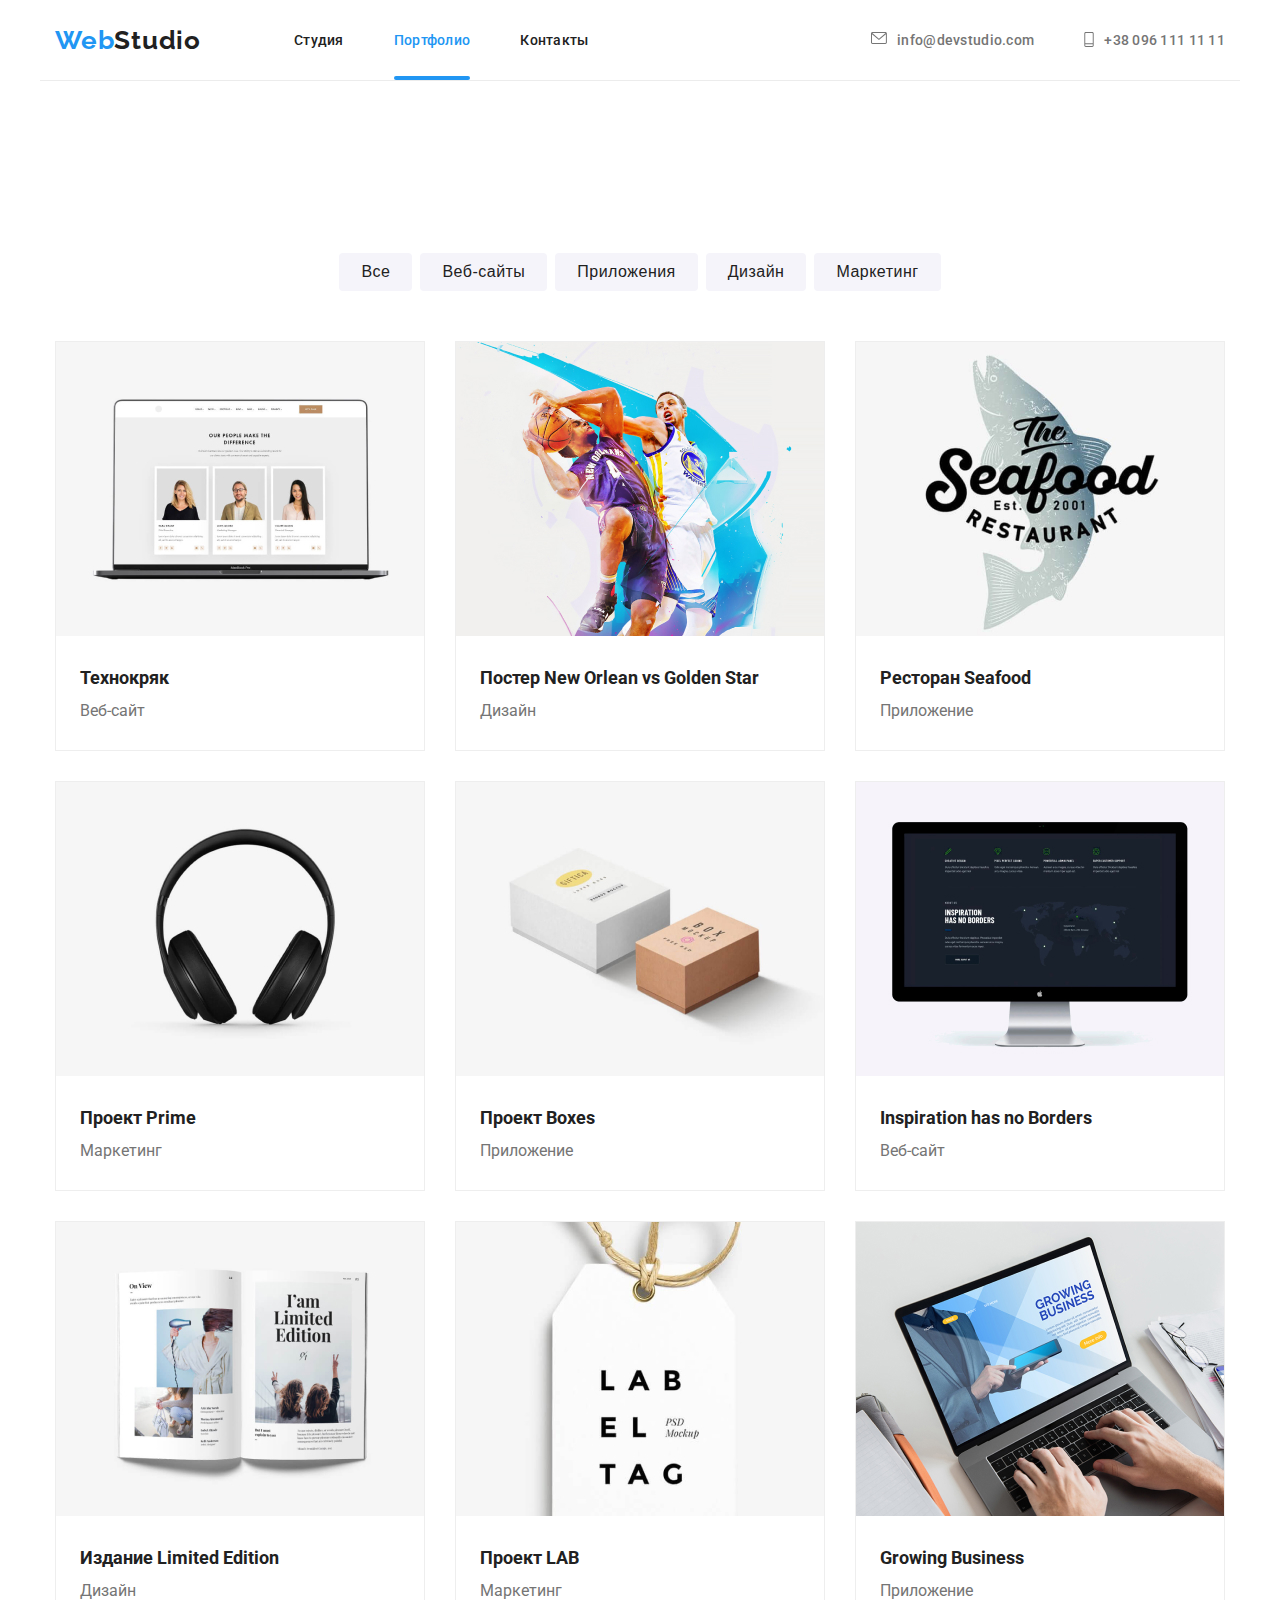
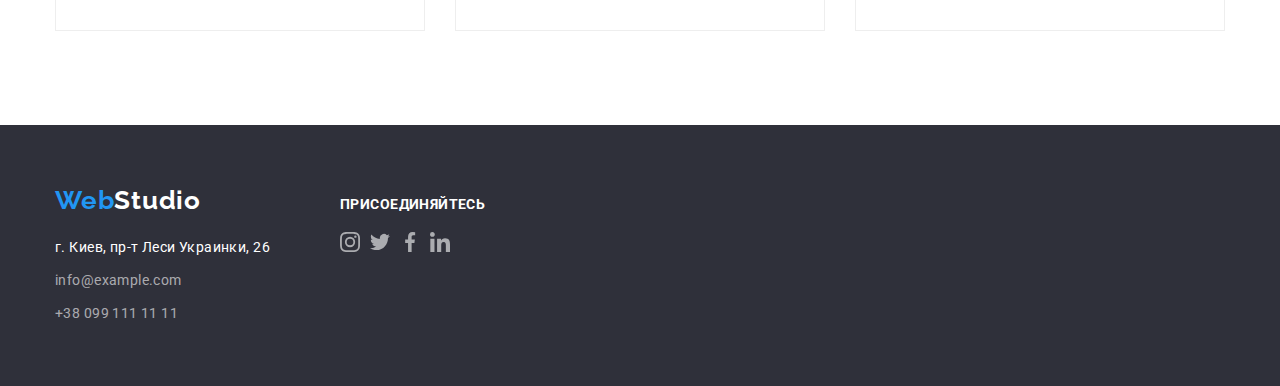
==== commit 4c12115c: "project cards" ====
--- a/potrfolio.html
+++ b/potrfolio.html
@@ -109,11 +109,22 @@
 
             <li class="projects-item">
               <a class="projects-content" href="#">
-                <img
-                  style="width: 370px"
-                  src="images/neworleans.jpg"
-                  alt="Постер New Orlean vs Golden Star"
-                />
+                <div class="projects-image">
+                  <img
+                    src="images/neworleans.jpg"
+                    style="width: 370px"
+                    alt="Постер New Orlean vs Golden Star"
+                  />
+                  <div class="outline">
+                    <p>
+                      Технокряк это современная площадка распространения
+                      коронавируса. Компании используют эту платформу для
+                      цифрового шпионажа и атак на защищённые сервера
+                      конкурентов.
+                    </p>
+                  </div>
+                </div>
+
                 <div class="projects-discription">
                   <h3>Постер New Orlean vs Golden Star</h3>
                   <p>Дизайн</p>
@@ -123,11 +134,22 @@
 
             <li class="projects-item">
               <a class="projects-content" href="#">
-                <img
-                  style="width: 370px"
-                  src="images/seafood.jpg"
-                  alt="Ресторан Seafood"
-                />
+                <div class="projects-image">
+                  <img
+                    src="images/seafood.jpg"
+                    style="width: 370px"
+                    alt="Ресторан Seafood"
+                  />
+                  <div class="outline">
+                    <p>
+                      Технокряк это современная площадка распространения
+                      коронавируса. Компании используют эту платформу для
+                      цифрового шпионажа и атак на защищённые сервера
+                      конкурентов.
+                    </p>
+                  </div>
+                </div>
+
                 <div class="projects-discription">
                   <h3>Ресторан Seafood</h3>
                   <p>Приложение</p>
@@ -137,11 +159,22 @@
 
             <li class="projects-item">
               <a class="projects-content" href="#">
-                <img
-                  style="width: 370px"
-                  src="images/prime.jpg"
-                  alt="Проект Prime"
-                />
+                <div class="projects-image">
+                  <img
+                    src="images/prime.jpg"
+                    style="width: 370px"
+                    alt="Проект Prime"
+                  />
+                  <div class="outline">
+                    <p>
+                      Технокряк это современная площадка распространения
+                      коронавируса. Компании используют эту платформу для
+                      цифрового шпионажа и атак на защищённые сервера
+                      конкурентов.
+                    </p>
+                  </div>
+                </div>
+
                 <div class="projects-discription">
                   <h3>Проект Prime</h3>
                   <p>Маркетинг</p>
@@ -151,11 +184,22 @@
 
             <li class="projects-item">
               <a class="projects-content" href="#">
-                <img
-                  style="width: 370px"
-                  src="images/boxes.jpg"
-                  alt="Проект Boxes"
-                />
+                <div class="projects-image">
+                  <img
+                    src="images/boxes.jpg"
+                    style="width: 370px"
+                    alt="Проект Boxes"
+                  />
+                  <div class="outline">
+                    <p>
+                      Технокряк это современная площадка распространения
+                      коронавируса. Компании используют эту платформу для
+                      цифрового шпионажа и атак на защищённые сервера
+                      конкурентов.
+                    </p>
+                  </div>
+                </div>
+
                 <div class="projects-discription">
                   <h3>Проект Boxes</h3>
                   <p>Приложение</p>
@@ -165,11 +209,22 @@
 
             <li class="projects-item">
               <a class="projects-content" href="#">
-                <img
-                  style="width: 370px"
-                  src="images/inspration.jpg"
-                  alt="Inspiration has no Borders"
-                />
+                <div class="projects-image">
+                  <img
+                    src="images/inspration.jpg"
+                    style="width: 370px"
+                    alt="Inspiration has no Borders"
+                  />
+                  <div class="outline">
+                    <p>
+                      Технокряк это современная площадка распространения
+                      коронавируса. Компании используют эту платформу для
+                      цифрового шпионажа и атак на защищённые сервера
+                      конкурентов.
+                    </p>
+                  </div>
+                </div>
+
                 <div class="projects-discription">
                   <h3>Inspiration has no Borders</h3>
                   <p>Веб-сайт</p>
@@ -179,11 +234,22 @@
 
             <li class="projects-item">
               <a class="projects-content" href="#">
-                <img
-                  style="width: 370px"
-                  src="images/limitededition.jpg"
-                  alt="Издание Limited Edition"
-                />
+                <div class="projects-image">
+                  <img
+                    src="images/limitededition.jpg"
+                    style="width: 370px"
+                    alt="Издание Limited Edition"
+                  />
+                  <div class="outline">
+                    <p>
+                      Технокряк это современная площадка распространения
+                      коронавируса. Компании используют эту платформу для
+                      цифрового шпионажа и атак на защищённые сервера
+                      конкурентов.
+                    </p>
+                  </div>
+                </div>
+
                 <div class="projects-discription">
                   <h3>Издание Limited Edition</h3>
                   <p>Дизайн</p>
@@ -193,11 +259,22 @@
 
             <li class="projects-item">
               <a class="projects-content" href="#">
-                <img
-                  style="width: 370px"
-                  src="images/lab.jpg"
-                  alt="Проект LAB"
-                />
+                <div class="projects-image">
+                  <img
+                    src="images/lab.jpg"
+                    style="width: 370px"
+                    alt="Проект LAB"
+                  />
+                  <div class="outline">
+                    <p>
+                      Технокряк это современная площадка распространения
+                      коронавируса. Компании используют эту платформу для
+                      цифрового шпионажа и атак на защищённые сервера
+                      конкурентов.
+                    </p>
+                  </div>
+                </div>
+
                 <div class="projects-discription">
                   <h3>Проект LAB</h3>
                   <p>Маркетинг</p>
@@ -207,11 +284,22 @@
 
             <li class="projects-item">
               <a class="projects-content" href="#">
-                <img
-                  style="width: 370px"
-                  src="images/growing.jpg"
-                  alt="Growing Business"
-                />
+                <div class="projects-image">
+                  <img
+                    src="images/growing.jpg"
+                    style="width: 370px"
+                    alt="Growing Business"
+                  />
+                  <div class="outline">
+                    <p>
+                      Технокряк это современная площадка распространения
+                      коронавируса. Компании используют эту платформу для
+                      цифрового шпионажа и атак на защищённые сервера
+                      конкурентов.
+                    </p>
+                  </div>
+                </div>
+
                 <div class="projects-discription">
                   <h3>Growing Business</h3>
                   <p>Приложение</p>
--- a/css/style.css
+++ b/css/style.css
@@ -467,22 +467,18 @@
   display: flex;
 }
 
-.sm a {
-  transition: background-color 250ms cubic-bezier(0.4, 0, 0.2, 1),
-    background-color 250ms cubic-bezier(0.4, 0, 0.2, 1);
-}
-
-.sm a:hover,
-.sm a:focus,
-.sm a:active {
+.sm .sm-link:hover,
+.sm .sm-link:focus,
+.sm .sm-link:active {
   background-color: var(--icons-contrast-color);
-}
-
-.sm-item:last-child {
+  color: var(--main-background-color);
+}
+
+.sm-item .sm-link:last-child {
   margin-right: 0;
 }
 
-.sm-item a {
+.sm-item .sm-link {
   display: flex;
   height: 44px;
   width: 44px;
@@ -492,14 +488,14 @@
   color: var(--icons-primary-color);
 
   transition: color 250ms cubic-bezier(0.4, 0, 0.2, 1),
-    color 250ms cubic-bezier(0.4, 0, 0.2, 1);
-}
-
-.sm-item a:hover,
+    background-color 1150ms cubic-bezier(0.4, 0, 0.2, 1);
+}
+
+/*.sm-item a:hover,
 .sm-item a:focus,
 .sm-item a:active {
-  color: var(--main-background-color);
-}
+  
+}*/
 
 .sm-icon {
   height: 20px;
@@ -509,7 +505,7 @@
   fill: currentColor;
 }
 
-footer .sm-item a {
+footer .sm-item .sm-link {
   height: 44px;
   width: 44px;
   background-color: rgba(255, 255, 255, 0.1);
@@ -621,7 +617,7 @@
   margin-right: 0;
 }
 
-.currents-link {
+.clients-link {
   transition: fill 250ms cubic-bezier(0.4, 0, 0.2, 1),
     border-color 250ms cubic-bezier(0.4, 0, 0.2, 1);
 }
@@ -804,7 +800,7 @@
 .projects-content {
   display: block;
   background-color: var(--section-background-color);
-  border: 1px solid #eeeeee, 100%;
+  border: 1px solid #eeeeee;
 
   transition: background-color 250ms cubic-bezier(0.4, 0, 0.2, 1),
     box-shadow 250ms cubic-bezier(0.4, 0, 0.2, 1);
@@ -875,9 +871,15 @@
   width: 100%;
   height: 100%;
   background-color: rgba(33, 150, 243, 0.9);
+  border: 1px solid #eeeeee;
+
+  visibility: hidden;
   transform: translateY(100%);
   transition: transform 250ms cubic-bezier(0.4, 0, 0.2, 1);
 }
-.projects-list .projects-item .outline:hover {
+
+.projects-item:hover .outline {
   transform: translateY(0);
-}
+  visibility: visible;
+  transition: transform 250ms cubic-bezier(0.4, 0, 0.2, 1);
+}
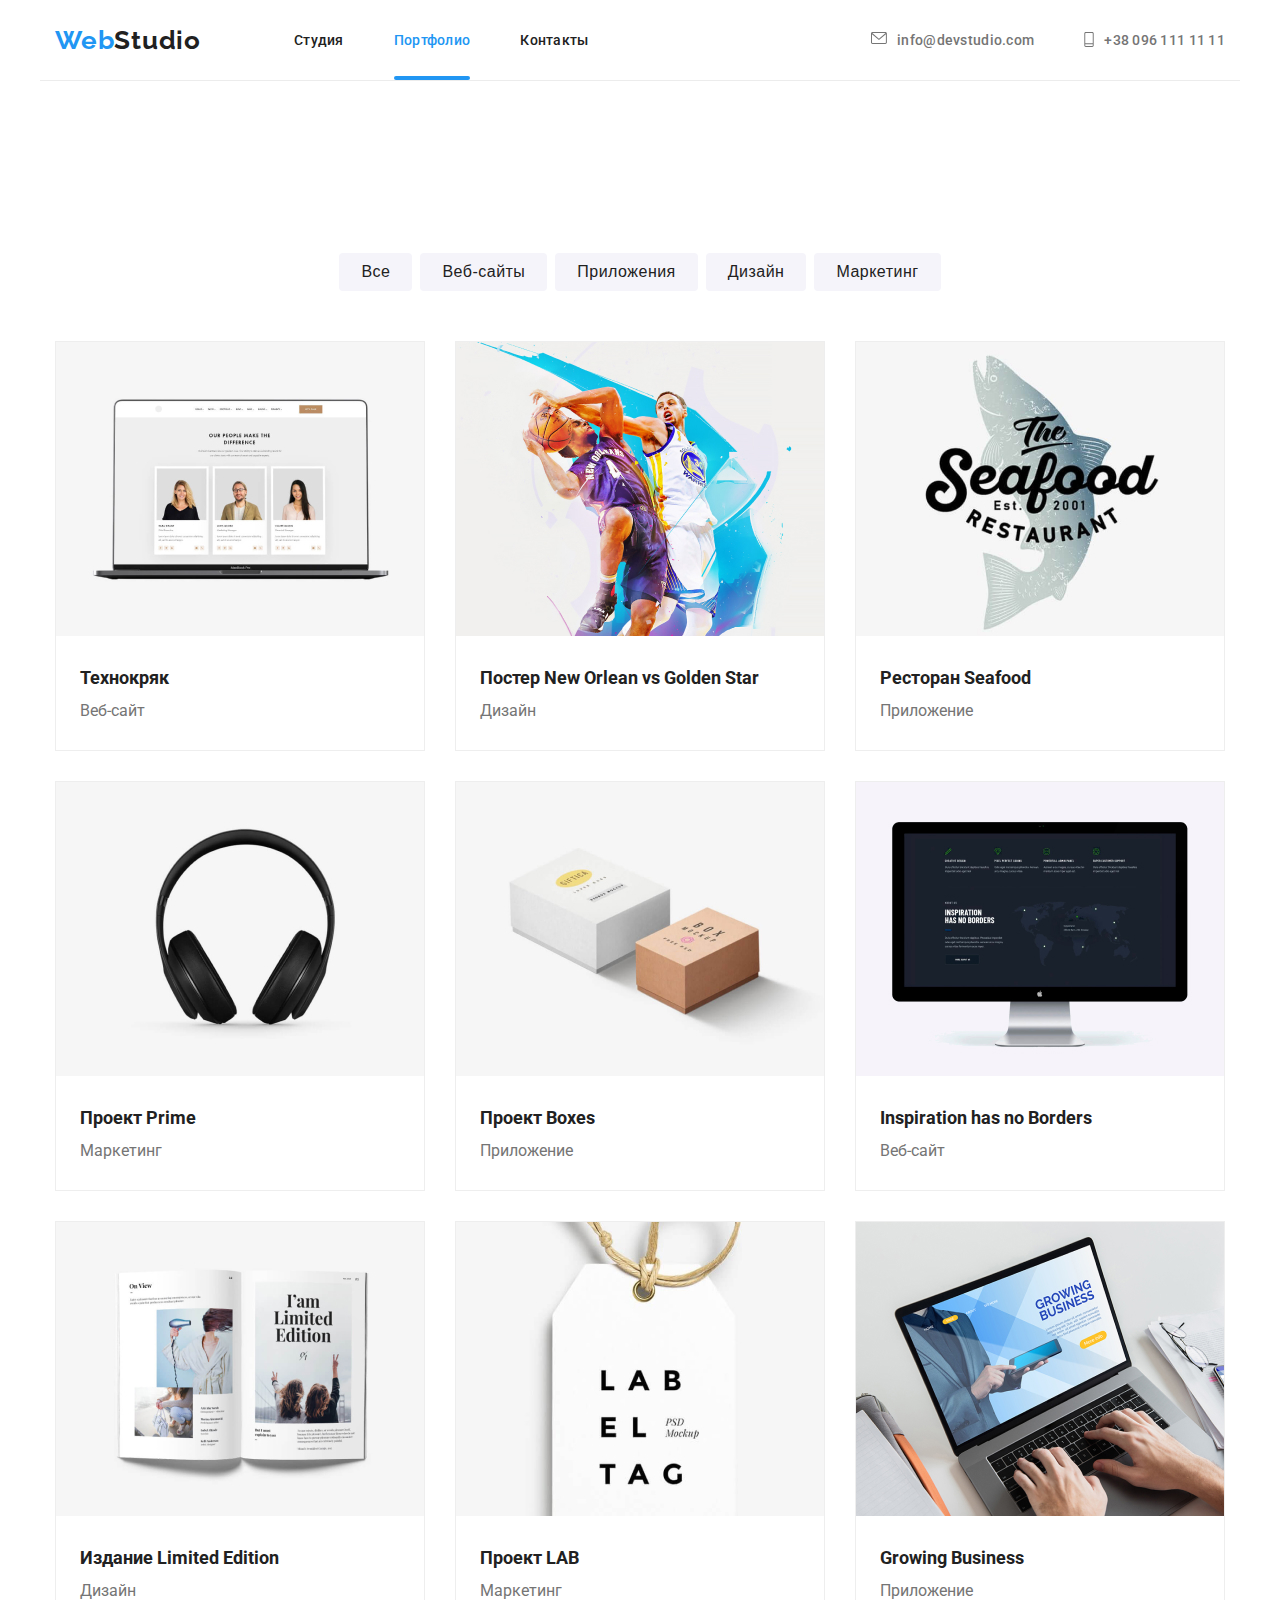
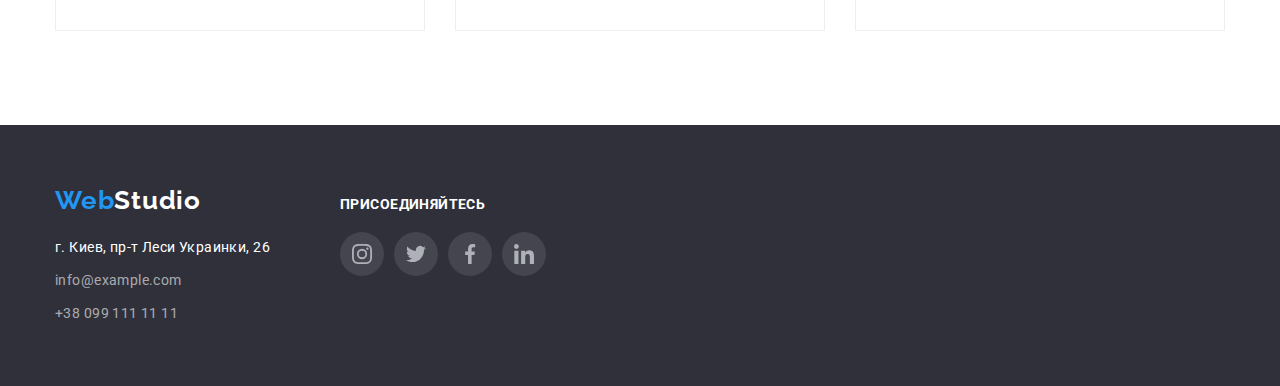
==== commit dcbb49fb: "buggs fix" ====
--- a/potrfolio.html
+++ b/potrfolio.html
@@ -310,7 +310,6 @@
         </div>
       </section>
     </main>
-
     <footer>
       <div class="container">
         <div class="footer-items">
@@ -332,25 +331,25 @@
             <h6>присоединяйтесь</h6>
             <ul class="sm">
               <li class="sm-item">
-                <a href="https://www.instagram.com/"
+                <a class="sm-link" href="https://www.instagram.com/"
                   ><svg class="sm-icon">
                     <use href="./images/sprite.svg#insta" /></svg
                 ></a>
               </li>
               <li class="sm-item">
-                <a href="https://twitter.com/"
+                <a class="sm-link" href="https://twitter.com/"
                   ><svg class="sm-icon">
                     <use href="./images/sprite.svg#twiter" /></svg
                 ></a>
               </li>
               <li class="sm-item">
-                <a href="https://www.facebook.com/"
+                <a class="sm-link" href="https://www.facebook.com/"
                   ><svg class="sm-icon">
                     <use href="./images/sprite.svg#fb" /></svg
                 ></a>
               </li>
               <li class="sm-item">
-                <a href="https://www.linkedin.com/"
+                <a class="sm-link" href="https://www.linkedin.com/"
                   ><svg class="sm-icon">
                     <use href="./images/sprite.svg#in" /></svg
                 ></a>
--- a/css/style.css
+++ b/css/style.css
@@ -488,7 +488,7 @@
   color: var(--icons-primary-color);
 
   transition: color 250ms cubic-bezier(0.4, 0, 0.2, 1),
-    background-color 1150ms cubic-bezier(0.4, 0, 0.2, 1);
+    background-color 250ms cubic-bezier(0.4, 0, 0.2, 1);
 }
 
 /*.sm-item a:hover,
@@ -883,3 +883,8 @@
   visibility: visible;
   transition: transform 250ms cubic-bezier(0.4, 0, 0.2, 1);
 }
+.projects-item:focus .outline {
+  transform: translateY(0);
+  visibility: visible;
+  transition: transform 250ms cubic-bezier(0.4, 0, 0.2, 1);
+}
